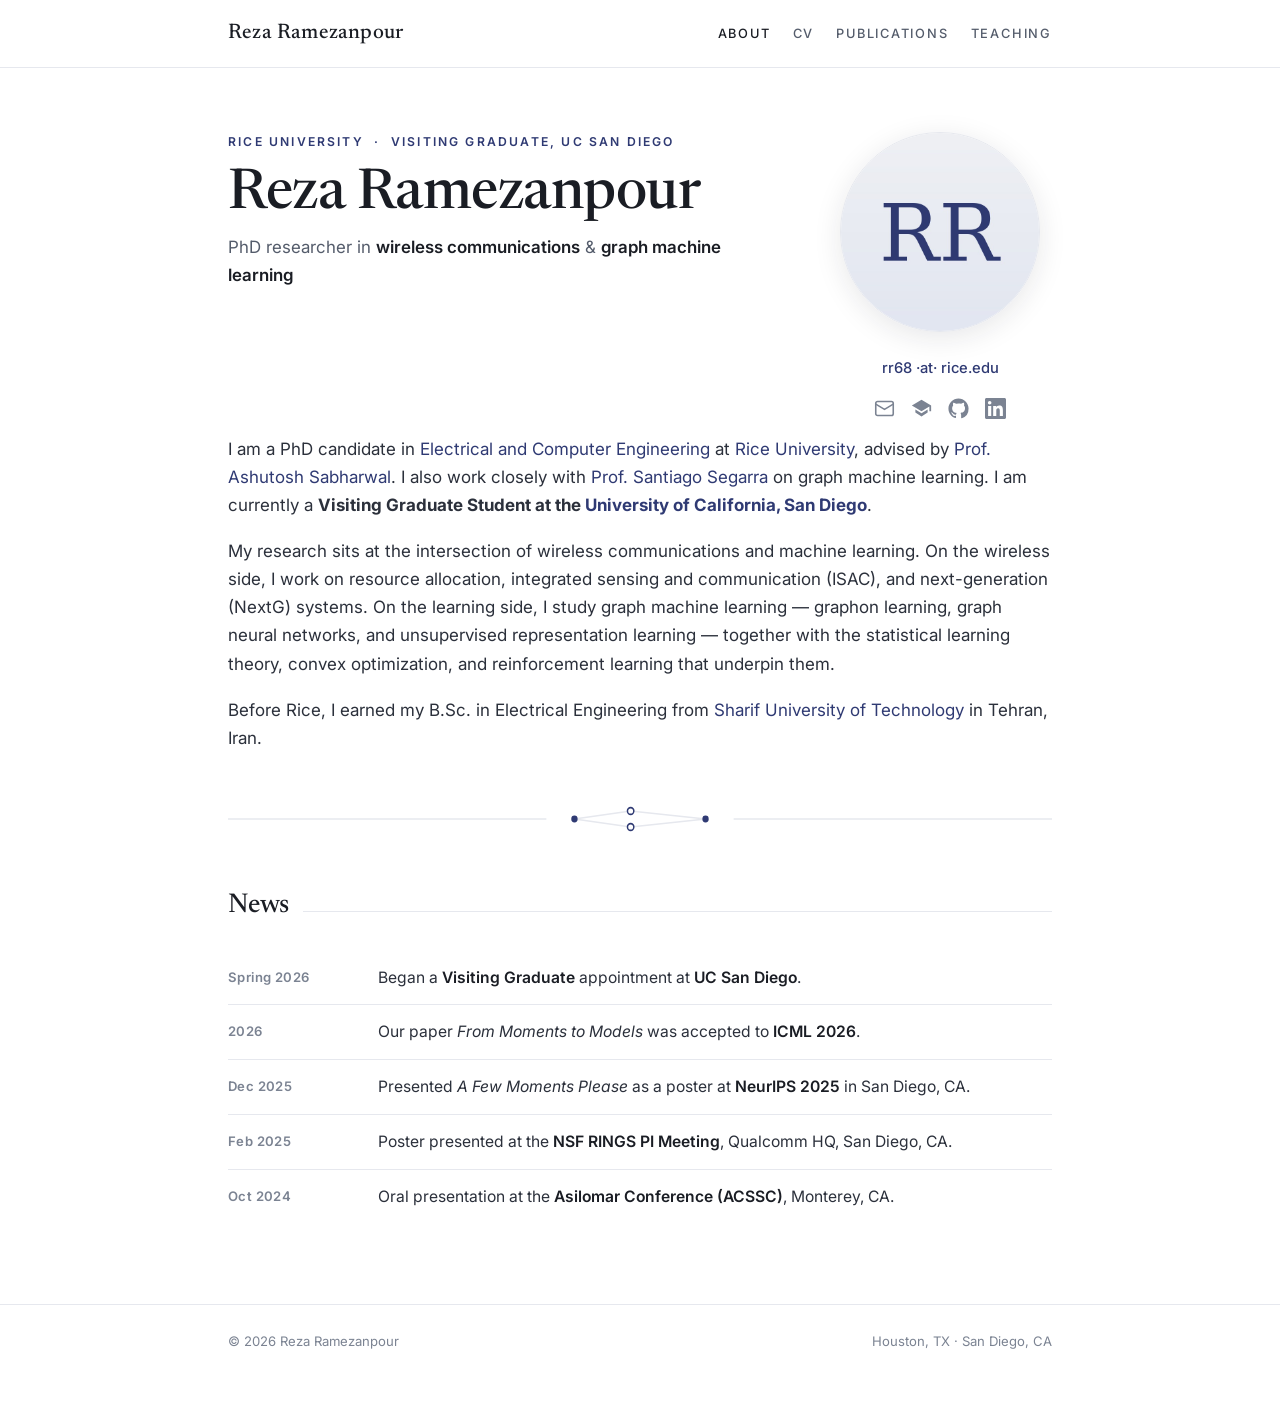
==== index.html @ fd8accc7 "Add files via upload" ====
<!DOCTYPE html>
<html lang="en">
<head>
  <meta charset="UTF-8" />
  <meta name="viewport" content="width=device-width, initial-scale=1" />
  <title>Reza Ramezanpour</title>
  <meta name="description" content="Reza Ramezanpour — PhD researcher in wireless communications and graph machine learning at Rice University." />
  <meta name="author" content="Reza Ramezanpour" />
  <link rel="preconnect" href="https://fonts.googleapis.com" />
  <link rel="preconnect" href="https://fonts.gstatic.com" crossorigin />
  <link href="https://fonts.googleapis.com/css2?family=Newsreader:ital,opsz,wght@0,6..72,400;0,6..72,500;0,6..72,600;1,6..72,400&family=Inter:wght@400;500;600&display=swap" rel="stylesheet" />
  <link rel="stylesheet" href="css/style.css" />
</head>
<body>

  <!-- ===== Navigation ===== -->
  <nav class="nav">
    <div class="nav-inner">
      <a class="nav-name" href="index.html">Reza Ramezanpour</a>
      <div class="nav-links">
        <a href="index.html" class="active">About</a>
        <a href="assets/pdf/cv.pdf" target="_blank" rel="noopener">CV</a>
        <a href="publications.html">Publications</a>
        <a href="teaching.html">Teaching</a>
      </div>
    </div>
  </nav>

  <main class="wrap">

    <!-- ===== Hero ===== -->
    <header class="hero">
      <div class="hero-text">
        <p class="eyebrow">Rice University &nbsp;·&nbsp; Visiting Graduate, UC San Diego</p>
        <h1 class="name">Reza Ramezanpour</h1>
        <p class="role">PhD researcher in <strong>wireless communications</strong> &amp; <strong>graph machine learning</strong></p>
      </div>

      <aside class="hero-aside">
        <img class="portrait" src="assets/img/prof_pic.jpg" alt="Reza Ramezanpour" />
        <p class="contact-line"><a href="mailto:rr68@rice.edu">rr68 <span aria-hidden="true">·at·</span> rice.edu</a></p>
        <div class="socials">
          <a href="mailto:rr68@rice.edu" title="Email" aria-label="Email">
            <svg viewBox="0 0 24 24" fill="none" stroke="currentColor" stroke-width="1.8" stroke-linecap="round" stroke-linejoin="round"><rect x="2" y="4" width="20" height="16" rx="2"/><path d="m22 7-10 6L2 7"/></svg>
          </a>
          <a href="https://scholar.google.com/citations?user=Gi1SCaUAAAAJ" target="_blank" rel="noopener" title="Google Scholar" aria-label="Google Scholar">
            <svg viewBox="0 0 24 24" fill="currentColor"><path d="M12 2 1 8.5 12 15l9-5.32V15h2V8.5L12 2zM5 13.18v3.5L12 21l7-4.32v-3.5L12 17.5 5 13.18z"/></svg>
          </a>
          <a href="https://github.com/rezaneo7" target="_blank" rel="noopener" title="GitHub" aria-label="GitHub">
            <svg viewBox="0 0 24 24" fill="currentColor"><path d="M12 .5C5.73.5.5 5.74.5 12.02c0 5.1 3.29 9.41 7.86 10.94.58.1.79-.25.79-.56v-2c-3.2.7-3.88-1.37-3.88-1.37-.53-1.34-1.3-1.7-1.3-1.7-1.06-.72.08-.71.08-.71 1.17.08 1.78 1.2 1.78 1.2 1.04 1.78 2.74 1.27 3.41.97.1-.76.41-1.27.74-1.56-2.56-.29-5.25-1.28-5.25-5.69 0-1.26.45-2.29 1.19-3.1-.12-.29-.52-1.46.11-3.05 0 0 .97-.31 3.18 1.18a11.1 11.1 0 0 1 2.9-.39c.98 0 1.97.13 2.9.39 2.2-1.49 3.17-1.18 3.17-1.18.63 1.59.24 2.76.12 3.05.74.81 1.18 1.84 1.18 3.1 0 4.42-2.69 5.39-5.26 5.68.42.36.8 1.08.8 2.18v3.23c0 .31.21.67.8.56A11.53 11.53 0 0 0 23.5 12.02C23.5 5.74 18.27.5 12 .5z"/></svg>
          </a>
          <a href="https://www.linkedin.com/in/rezaram/" target="_blank" rel="noopener" title="LinkedIn" aria-label="LinkedIn">
            <svg viewBox="0 0 24 24" fill="currentColor"><path d="M20.45 20.45h-3.56v-5.57c0-1.33-.02-3.04-1.85-3.04-1.85 0-2.14 1.45-2.14 2.94v5.67H9.34V9h3.42v1.56h.05c.48-.9 1.64-1.85 3.37-1.85 3.6 0 4.27 2.37 4.27 5.46v6.28zM5.34 7.43a2.07 2.07 0 1 1 0-4.14 2.07 2.07 0 0 1 0 4.14zM7.12 20.45H3.55V9h3.57v11.45zM22.22 0H1.77C.79 0 0 .77 0 1.72v20.55C0 23.23.79 24 1.77 24h20.45c.98 0 1.78-.77 1.78-1.73V1.72C24 .77 23.2 0 22.22 0z"/></svg>
          </a>
        </div>
      </aside>
    </header>

    <!-- ===== Bio ===== -->
    <section class="prose">
      <p>I am a PhD candidate in <a href="https://eceweb.rice.edu/" target="_blank" rel="noopener">Electrical and Computer Engineering</a> at <a href="https://www.rice.edu/" target="_blank" rel="noopener">Rice University</a>, advised by <a href="https://profiles.rice.edu/faculty/ashutosh-sabharwal" target="_blank" rel="noopener">Prof. Ashutosh Sabharwal</a>. I also work closely with <a href="https://segarra.rice.edu/" target="_blank" rel="noopener">Prof. Santiago Segarra</a> on graph machine learning. I am currently a <strong>Visiting Graduate Student at the <a href="https://ucsd.edu/" target="_blank" rel="noopener">University of California, San Diego</a></strong>.</p>

      <p>My research sits at the intersection of wireless communications and machine learning. On the wireless side, I work on resource allocation, integrated sensing and communication (ISAC), and next-generation (NextG) systems. On the learning side, I study graph machine learning — graphon learning, graph neural networks, and unsupervised representation learning — together with the statistical learning theory, convex optimization, and reinforcement learning that underpin them.</p>

      <p>Before Rice, I earned my B.Sc. in Electrical Engineering from <a href="https://en.sharif.edu/" target="_blank" rel="noopener">Sharif University of Technology</a> in Tehran, Iran.</p>
    </section>

    <!-- ===== Signature: graph-motif divider ===== -->
    <div class="divider" aria-hidden="true">
      <svg viewBox="0 0 880 26" preserveAspectRatio="none">
        <line class="edge" x1="0" y1="13" x2="340" y2="13"/>
        <line class="edge" x1="370" y1="13" x2="430" y2="5"/>
        <line class="edge" x1="370" y1="13" x2="430" y2="21"/>
        <line class="edge" x1="430" y1="5"  x2="510" y2="13"/>
        <line class="edge" x1="430" y1="21" x2="510" y2="13"/>
        <line class="edge" x1="540" y1="13" x2="880" y2="13"/>
        <circle class="node-fill" cx="370" cy="13" r="3.4"/>
        <circle class="node" cx="430" cy="5"  r="3.4"/>
        <circle class="node" cx="430" cy="21" r="3.4"/>
        <circle class="node-fill" cx="510" cy="13" r="3.4"/>
      </svg>
    </div>

    <!-- ===== News ===== -->
    <section class="section">
      <div class="section-head">
        <h2 class="section-title">News</h2>
        <span class="section-rule"></span>
      </div>
      <ul class="news">
        <li>
          <span class="date">Spring 2026</span>
          <span class="what">Began a <strong>Visiting Graduate</strong> appointment at <strong>UC San Diego</strong>.</span>
        </li>
        <li>
          <span class="date">2026</span>
          <span class="what">Our paper <em>From Moments to Models</em> was accepted to <strong>ICML 2026</strong>.</span>
        </li>
        <li>
          <span class="date">Dec 2025</span>
          <span class="what">Presented <em>A Few Moments Please</em> as a poster at <strong>NeurIPS 2025</strong> in San Diego, CA.</span>
        </li>
        <li>
          <span class="date">Feb 2025</span>
          <span class="what">Poster presented at the <strong>NSF RINGS PI Meeting</strong>, Qualcomm HQ, San Diego, CA.</span>
        </li>
        <li>
          <span class="date">Oct 2024</span>
          <span class="what">Oral presentation at the <strong>Asilomar Conference (ACSSC)</strong>, Monterey, CA.</span>
        </li>
      </ul>
    </section>

  </main>

  <!-- ===== Footer ===== -->
  <footer class="footer">
    <div class="wrap">
      <span>© <span id="yr"></span> Reza Ramezanpour</span>
      <span>Houston, TX · San Diego, CA</span>
    </div>
  </footer>

  <script>document.getElementById('yr').textContent = new Date().getFullYear();</script>
</body>
</html>
---- css/style.css ----
/* ============================================================
   Reza Ramezanpour — personal site
   Palette  : paper white / cool ink / slate / indigo accent
   Type     : Newsreader (display serif) + Inter (body/UI)
   ============================================================ */

:root {
  --paper:      #ffffff;
  --paper-soft: #fafbfc;
  --ink:        #1a1d24;
  --slate:      #545c6b;
  --slate-soft: #7b8392;
  --hair:       #e6e8ee;
  --accent:     #2f3a73;
  --accent-2:   #4a57a8;
  --accent-wash:#eef0f7;

  --maxw: 880px;
  --serif: "Newsreader", Georgia, "Times New Roman", serif;
  --sans:  "Inter", -apple-system, BlinkMacSystemFont, "Segoe UI", Roboto, sans-serif;
}

* { box-sizing: border-box; }

html { scroll-behavior: smooth; }

body {
  margin: 0;
  background: var(--paper);
  color: var(--ink);
  font-family: var(--sans);
  font-size: 17px;
  line-height: 1.65;
  -webkit-font-smoothing: antialiased;
  text-rendering: optimizeLegibility;
}

a {
  color: var(--accent);
  text-decoration: none;
  border-bottom: 1px solid transparent;
  transition: color .15s ease, border-color .15s ease;
}
a:hover { color: var(--accent-2); border-bottom-color: var(--accent-2); }

.wrap { max-width: var(--maxw); margin: 0 auto; padding: 0 28px; }

/* ---------------- Navigation ---------------- */
.nav {
  position: sticky; top: 0; z-index: 50;
  background: rgba(255,255,255,.86);
  backdrop-filter: saturate(180%) blur(10px);
  border-bottom: 1px solid var(--hair);
}
.nav-inner {
  max-width: var(--maxw); margin: 0 auto; padding: 16px 28px;
  display: flex; align-items: baseline; justify-content: space-between; gap: 18px;
}
.nav-name {
  font-family: var(--serif);
  font-size: 1.32rem; font-weight: 500; letter-spacing: .2px;
  color: var(--ink); border: 0; white-space: nowrap;
}
.nav-name:hover { color: var(--ink); }
.nav-links { display: flex; gap: 22px; flex-wrap: wrap; align-items: baseline; }
.nav-links a {
  color: var(--slate); border: 0;
  font-size: .8rem; font-weight: 500;
  letter-spacing: .14em; text-transform: uppercase;
}
.nav-links a:hover { color: var(--accent); }
.nav-links a.active { color: var(--ink); }

/* ---------------- Hero / header block ---------------- */
.hero { display: flex; gap: 48px; align-items: flex-start; padding: 64px 0 8px; }
.hero-text { flex: 1 1 auto; }
.hero-aside { flex: 0 0 224px; text-align: center; }

.eyebrow {
  font-size: .76rem; letter-spacing: .18em; text-transform: uppercase;
  color: var(--accent); font-weight: 600; margin: 0 0 14px;
}
h1.name {
  font-family: var(--serif);
  font-size: clamp(2.6rem, 6vw, 3.5rem);
  font-weight: 500; line-height: 1.04; letter-spacing: -.5px;
  margin: 0 0 10px;
}
.role { font-size: 1.06rem; color: var(--slate); margin: 0 0 26px; }
.role strong { color: var(--ink); font-weight: 600; }

.portrait {
  width: 200px; height: 200px; border-radius: 50%;
  object-fit: cover; border: 1px solid var(--hair);
  box-shadow: 0 6px 28px rgba(26,29,36,.10);
}
.contact-line { margin-top: 16px; font-size: .92rem; color: var(--slate); }
.contact-line a { font-weight: 500; }

/* social icons */
.socials { display: flex; gap: 16px; justify-content: center; margin-top: 18px; }
.socials a { color: var(--slate-soft); border: 0; line-height: 0; }
.socials a:hover { color: var(--accent); transform: translateY(-1px); }
.socials svg { width: 21px; height: 21px; display: block; }

/* ---------------- Body prose ---------------- */
.prose { padding: 8px 0 8px; }
.prose p { margin: 0 0 18px; color: #2b303b; }
.prose p:last-child { margin-bottom: 0; }

/* ---------------- Graph divider (signature) ---------------- */
.divider { margin: 46px 0; color: var(--hair); }
.divider svg { width: 100%; height: 26px; display: block; }
.divider .edge { stroke: var(--hair); stroke-width: 1.4; }
.divider .node { fill: var(--paper); stroke: var(--accent); stroke-width: 1.6; }
.divider .node-fill { fill: var(--accent); }

/* ---------------- Section heading ---------------- */
.section { padding: 6px 0 8px; }
.section-head {
  display: flex; align-items: baseline; gap: 14px; margin: 0 0 22px;
}
h2.section-title {
  font-family: var(--serif); font-weight: 500;
  font-size: 1.7rem; letter-spacing: -.2px; margin: 0; color: var(--ink);
}
.section-rule { flex: 1 1 auto; height: 1px; background: var(--hair); }

/* ---------------- News list ---------------- */
.news { list-style: none; margin: 0; padding: 0; }
.news li {
  display: grid; grid-template-columns: 132px 1fr; gap: 18px;
  padding: 14px 0; border-bottom: 1px solid var(--hair);
}
.news li:last-child { border-bottom: 0; }
.news .date {
  font-size: .82rem; font-weight: 600; color: var(--slate-soft);
  letter-spacing: .03em; padding-top: 2px;
}
.news .what { color: #2b303b; font-size: .98rem; }
.news .what strong { color: var(--ink); font-weight: 600; }

/* ---------------- Publications ---------------- */
.pub-year {
  font-family: var(--serif); font-size: 1.15rem; color: var(--slate-soft);
  font-weight: 500; margin: 34px 0 14px; letter-spacing: .02em;
}
.pub {
  display: grid; grid-template-columns: 1fr; gap: 6px;
  padding: 20px 0; border-top: 1px solid var(--hair);
}
.pub:first-of-type { border-top: 0; }
.pub-title { font-weight: 600; font-size: 1.06rem; color: var(--ink); line-height: 1.4; }
.pub-authors { font-size: .95rem; color: var(--slate); }
.pub-authors .me { color: var(--ink); font-weight: 600; }
.pub-venue { font-size: .92rem; color: var(--slate); font-style: italic; }
.tags { display: flex; gap: 8px; flex-wrap: wrap; margin-top: 4px; }
.tag {
  font-size: .72rem; font-weight: 600; letter-spacing: .06em; text-transform: uppercase;
  color: var(--accent); background: var(--accent-wash);
  padding: 3px 9px; border-radius: 100px;
}
.pub-links { margin-top: 6px; font-size: .86rem; display: flex; gap: 16px; flex-wrap: wrap; }
.pub-links a { font-weight: 600; letter-spacing: .02em; }
.pub-notes { margin: 8px 0 0; padding: 0; list-style: none; }
.pub-notes li {
  font-size: .88rem; color: var(--slate); padding-left: 18px; position: relative; margin-top: 4px;
}
.pub-notes li::before {
  content: "↳"; position: absolute; left: 0; color: var(--accent-2);
}

/* ---------------- Teaching / generic blocks ---------------- */
.entry {
  padding: 20px 0; border-top: 1px solid var(--hair);
}
.entry:first-of-type { border-top: 0; }
.entry-top { display: flex; justify-content: space-between; gap: 16px; align-items: baseline; flex-wrap: wrap; }
.entry-title { font-weight: 600; font-size: 1.04rem; color: var(--ink); }
.entry-when { font-size: .84rem; color: var(--slate-soft); font-weight: 600; letter-spacing: .03em; white-space: nowrap; }
.entry-where { font-size: .92rem; color: var(--slate); margin-top: 2px; }
.entry-desc { font-size: .95rem; color: #2b303b; margin-top: 8px; }

.lead { font-size: 1.02rem; color: var(--slate); margin: 0 0 30px; max-width: 60ch; }

/* ---------------- Footer ---------------- */
.footer {
  margin-top: 72px; border-top: 1px solid var(--hair);
  padding: 26px 0 48px; color: var(--slate-soft); font-size: .82rem;
}
.footer .wrap { display: flex; justify-content: space-between; gap: 16px; flex-wrap: wrap; }
.footer a { color: var(--slate); border: 0; }
.footer a:hover { color: var(--accent); }

/* ---------------- Responsive ---------------- */
@media (max-width: 720px) {
  body { font-size: 16px; }
  .hero { flex-direction: column-reverse; gap: 28px; padding-top: 40px; align-items: center; text-align: center; }
  .hero-aside { flex-basis: auto; }
  .eyebrow, .role { text-align: center; }
  .nav-inner { flex-direction: column; align-items: center; gap: 12px; }
  .nav-links { justify-content: center; gap: 16px; }
  .news li { grid-template-columns: 1fr; gap: 4px; }
  .news .date { padding-top: 0; }
  .entry-top { gap: 4px; }
}

@media (prefers-reduced-motion: reduce) {
  * { transition: none !important; scroll-behavior: auto !important; }
}
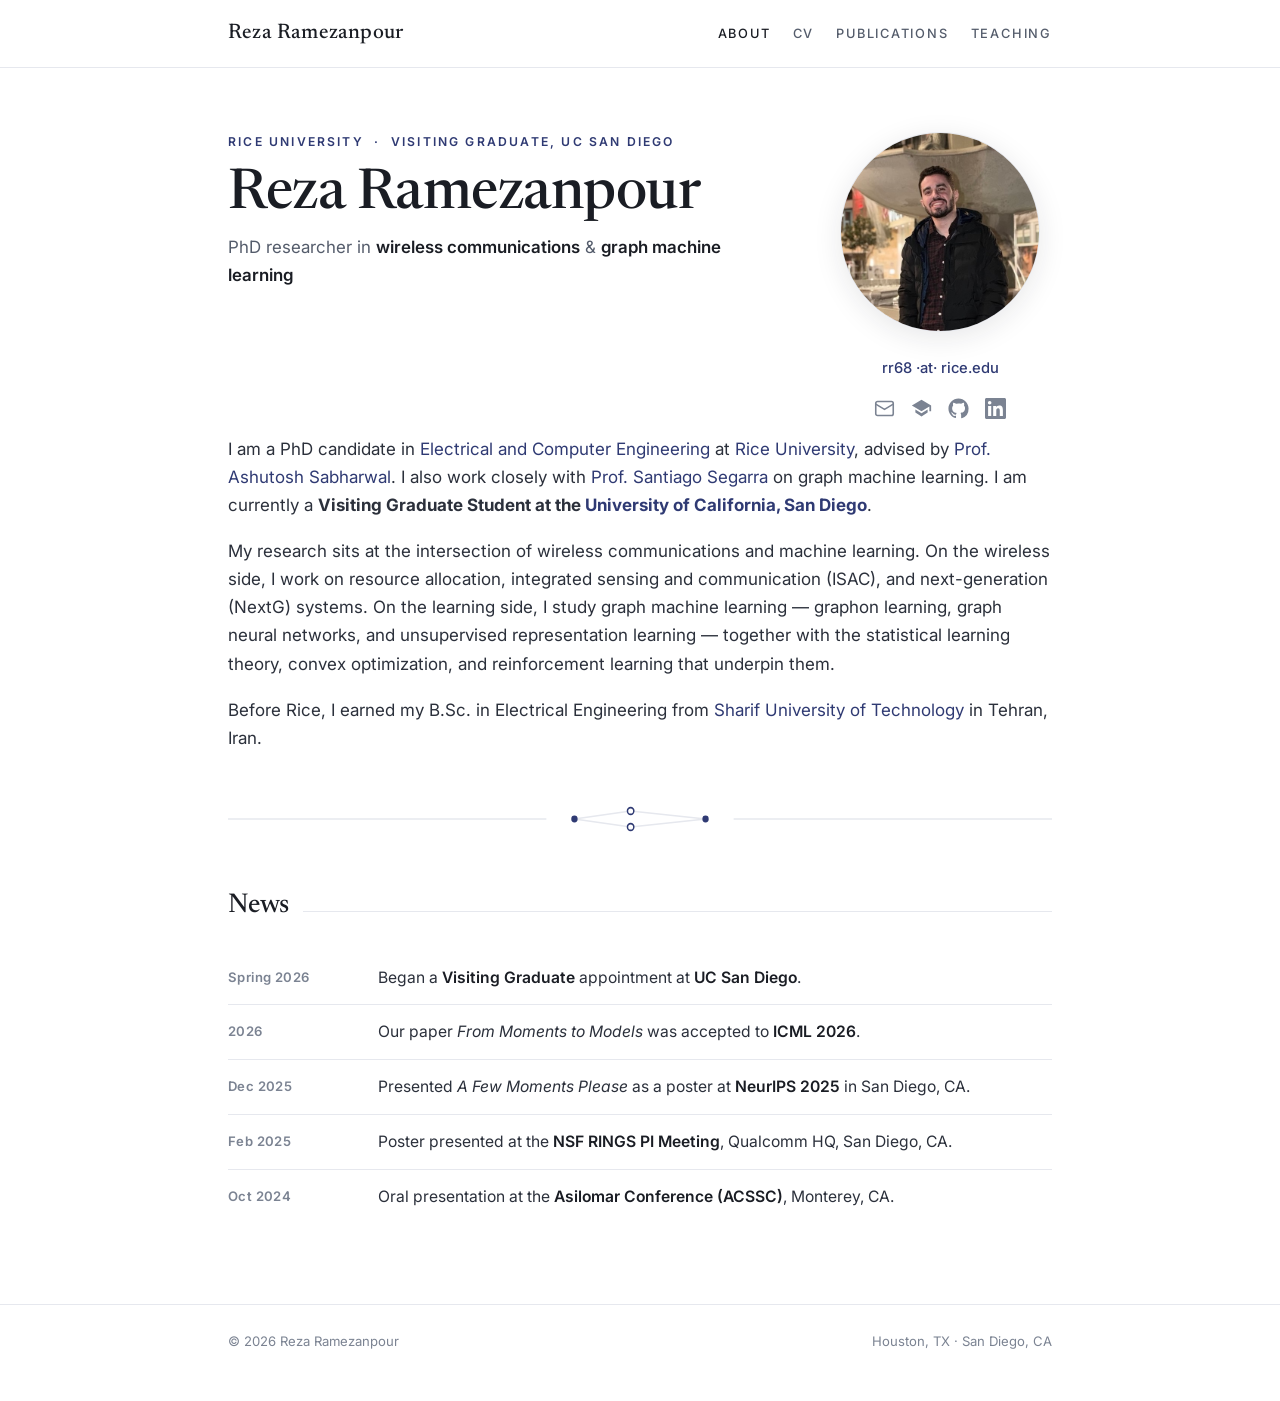
==== commit a536eedd: "Update index.html" ====
--- a/index.html
+++ b/index.html
@@ -37,7 +37,7 @@
       </div>
 
       <aside class="hero-aside">
-        <img class="portrait" src="assets/img/prof_pic.jpg" alt="Reza Ramezanpour" />
+        <img class="portrait" src="assets/img/myphoto.jpg" alt="Reza Ramezanpour" />
         <p class="contact-line"><a href="mailto:rr68@rice.edu">rr68 <span aria-hidden="true">·at·</span> rice.edu</a></p>
         <div class="socials">
           <a href="mailto:rr68@rice.edu" title="Email" aria-label="Email">
